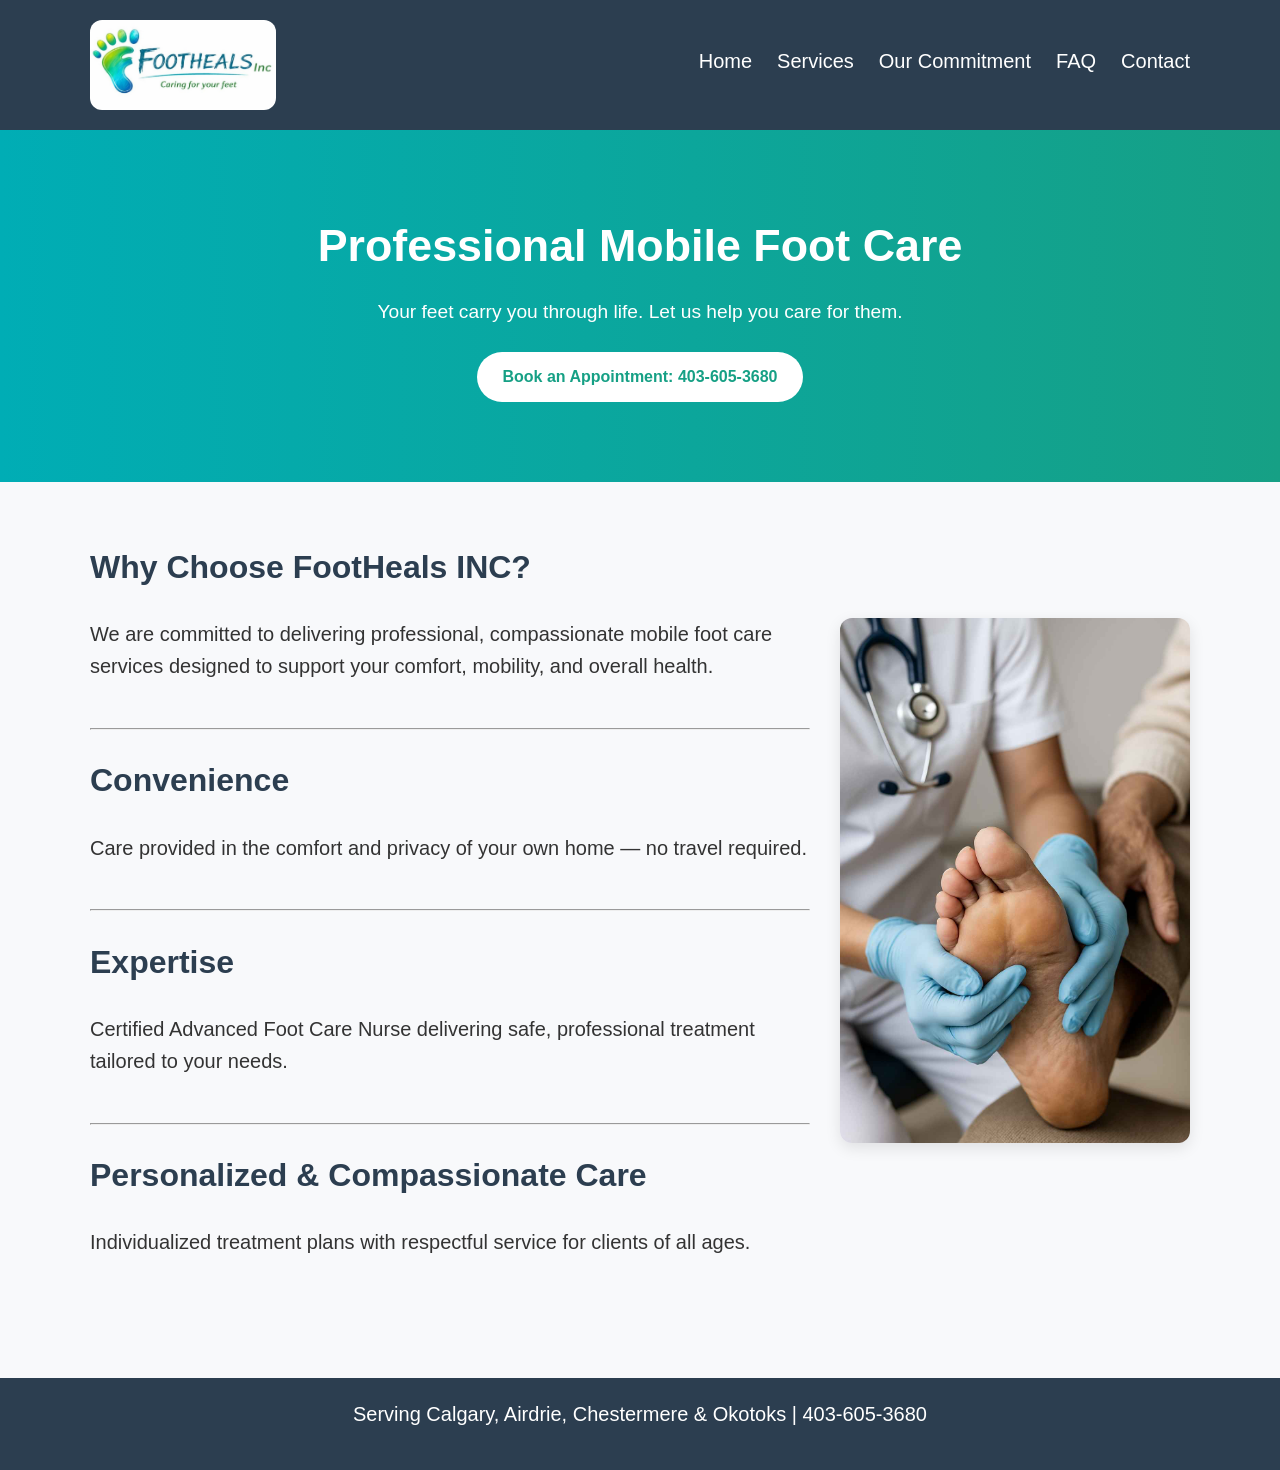
==== index.html @ c3b530b9 "Add files via upload" ====
<!doctype html>
<html>
  <head>
    <title>FootHeals INC | Professional Mobile Foot Care</title>
    <link rel="stylesheet" href="style.css" />
    <style>
      .section img.float-right {
        float: right;
        margin: 0 0 20px 30px; /* space around image */
        max-width: 350px;
        border-radius: 12px;
        box-shadow: 0 5px 15px rgba(0, 0, 0, 0.1);
      }

      /* Ensure proper clearing of floats after section */
      .section::after {
        content: "";
        display: block;
        clear: both;
      }

      /* Optional: make text slightly bigger for readability */
      .section p {
        font-size: 20px;
        line-height: 1.6;
        margin-bottom: 20px;
      }

      @media (max-width: 768px) {
        .section img.float-right {
          float: none;
          display: block;
          margin: 0 auto 20px auto;
          max-width: 100%;
        }
      }
    </style>
  </head>
  <body>
    <header>
      <div class="container">
        <nav>
          <img
            src="PPHOTO-2026-04-05-10-52-01.JPG"
            alt="FootHeals INC Logo"
            class="logo"
          />

          <ul>
            <li><a href="index.html">Home</a></li>
            <li><a href="services.html">Services</a></li>
            <li><a href="about.html">Our Commitment</a></li>
            <li><a href="faq.html">FAQ</a></li>
            <li><a href="contact.html">Contact</a></li>
          </ul>
        </nav>
      </div>
    </header>

    <section class="hero">
      <div class="container">
        <h1>Professional Mobile Foot Care</h1>
        <p>Your feet carry you through life. Let us help you care for them.</p>
        <a href="contact.html" class="btn">
          Book an Appointment: 403-605-3680
        </a>
      </div>
    </section>

    <section class="section">
      <div class="container">
        <h2>Why Choose FootHeals INC?</h2>

        <!-- Floating image -->
        <img
          src="foot-care.jpg"
          alt="Professional foot care being provided by a healthcare worker"
          class="float-right"
        />

        <p>
          We are committed to delivering professional, compassionate mobile foot
          care services designed to support your comfort, mobility, and overall
          health.
        </p>

        <br />
        <hr />
        <br />

        <h2>Convenience</h2>
        <p>
          Care provided in the comfort and privacy of your own home — no travel
          required.
        </p>

        <br />
        <hr />
        <br />

        <h2>Expertise</h2>
        <p>
          Certified Advanced Foot Care Nurse delivering safe, professional
          treatment tailored to your needs.
        </p>

        <br />
        <hr />
        <br />

        <h2>Personalized & Compassionate Care</h2>
        <p>
          Individualized treatment plans with respectful service for clients of
          all ages.
        </p>
      </div>
    </section>

    <footer>
      <p>Serving Calgary, Airdrie, Chestermere & Okotoks | 403-605-3680</p>
    </footer>
  </body>
</html>
---- style.css ----
* {
  margin: 0;
  padding: 0;
  box-sizing: border-box;
  font-family: "Segoe UI", Tahoma, Geneva, Verdana, sans-serif;
}

body {
  background-color: #f8f9fb;
  color: #333;
  line-height: 1.6;
}

/* Container */
.container {
  width: 90%;
  max-width: 1100px;
  margin: auto;
}

/* Header & Navigation */
header {
  background: #2c3e50;
  color: white;
  padding: 20px 0;
}

nav {
  display: flex;
  justify-content: space-between;
  align-items: center;
}

nav h2 {
  font-size: 1.8rem;
}

nav ul {
  list-style: none;
  display: flex;
}

nav ul li {
  margin-left: 20px;
}

nav ul li a {
  color: white;
  text-decoration: none;
  font-weight: 500;
  transition: 0.3s;
}

nav ul li a:hover {
  color: #00adb5;
}

/* Hero Section */
.hero {
  background: linear-gradient(to right, #00adb5, #16a085);
  color: white;
  padding: 80px 0;
  text-align: center;
}

.hero h1 {
  font-size: 2.8rem;
  margin-bottom: 15px;
}

.hero p {
  font-size: 1.2rem;
  max-width: 700px;
  margin: auto;
}

.btn {
  display: inline-block;
  margin-top: 25px;
  padding: 12px 25px;
  background: white;
  color: #16a085;
  text-decoration: none;
  border-radius: 30px;
  font-weight: bold;
  transition: 0.3s;
}

.btn:hover {
  background: #2c3e50;
  color: white;
}

/* Section Styling */
.section {
  padding: 60px 0;
}

.section h2 {
  margin-bottom: 25px;
  font-size: 2rem;
  color: #2c3e50;
}

/* Cards / Grid Layout */
.card-grid {
  display: grid;
  grid-template-columns: repeat(auto-fit, minmax(250px, 1fr));
  gap: 20px;
  margin-top: 30px;
  text-align: left;
}

.card {
  background: white;
  padding: 25px;
  border-radius: 10px;
  box-shadow: 0 5px 15px rgba(0, 0, 0, 0.08);
  transition: 0.3s;
}

.card h3 {
  margin-bottom: 10px;
  color: #16a085;
}

.card:hover {
  transform: translateY(-5px);
}

/* Lists inside cards */
.card ul {
  margin-left: 20px;
  list-style: disc;
}

.card ul li {
  margin-bottom: 8px;
}

/* Footer */
footer {
  background: #2c3e50;
  color: white;
  text-align: center;
  padding: 20px 0;
  margin-top: 40px;
}

/* Responsive */
@media (max-width: 768px) {
  nav {
    flex-direction: column;
  }

  nav ul {
    flex-direction: column;
    margin-top: 10px;
  }

  nav ul li {
    margin: 10px 0;
  }

  .hero h1 {
    font-size: 2rem;
  }
}

p,
li {
  font-size: 20px; /* makes paragraphs bigger */
  line-height: 1.6; /* improves readability */
  margin-bottom: 20px;
}

/* Contact Layout */
.contact-section {
  padding: 80px 0;
}

.contact-grid {
  display: grid;
  grid-template-columns: 1fr 1fr;
  gap: 60px;
  align-items: start;
}

.contact-info p {
  margin-bottom: 15px;
}

/* Form Styling */
.contact-form form {
  display: flex;
  flex-direction: column;
}

.contact-form input,
.contact-form textarea {
  padding: 14px;
  margin-bottom: 15px;
  border-radius: 8px;
  border: 1px solid #ccc;
  font-size: 16px;
}

.contact-form input:focus,
.contact-form textarea:focus {
  outline: none;
  border-color: #16a085;
  box-shadow: 0 0 0 2px rgba(22, 160, 133, 0.2);
}

.btn-submit {
  padding: 14px;
  background: #16a085;
  color: white;
  border: none;
  border-radius: 30px;
  font-size: 16px;
  font-weight: bold;
  cursor: pointer;
  transition: 0.3s;
}

.btn-submit:hover {
  background: #2c3e50;
}

/* Responsive */
@media (max-width: 900px) {
  .contact-grid {
    grid-template-columns: 1fr;
  }
}

.content-row {
  display: flex !important;
  align-items: flex-start;
  gap: 40px;
}

.text {
  flex: 1;
}

.image-group {
  width: 300px;
}

.image-group img {
  width: 100%;
  height: 200px;
  object-fit: cover;
  margin-bottom: 135px;
}
.logo {
  height: 60px; /* controls size */
  width: auto; /* keeps it horizontal */
  border-radius: 12px; /* rounds edges */
  object-fit: cover; /* ensures clean scaling */
}

.logo {
  height: 90px; /* bigger and more visible */
  width: auto;
  border-radius: 12px;
  object-fit: contain;
}

nav ul {
  list-style: none;
  display: flex;
  align-items: center; /* centers items vertically */
}
nav ul li {
  margin-left: 25px;
  display: flex;
  align-items: center;
}

.logo {
  display: block;
}

nav {
  display: flex;
  justify-content: space-between;
  align-items: center;
  transform: translateY(6px);
}
.logo {
  height: 90px;
  width: auto;
  border-radius: 12px;
  object-fit: contain;
  display: block;
  transform: translateY(-6px);
}
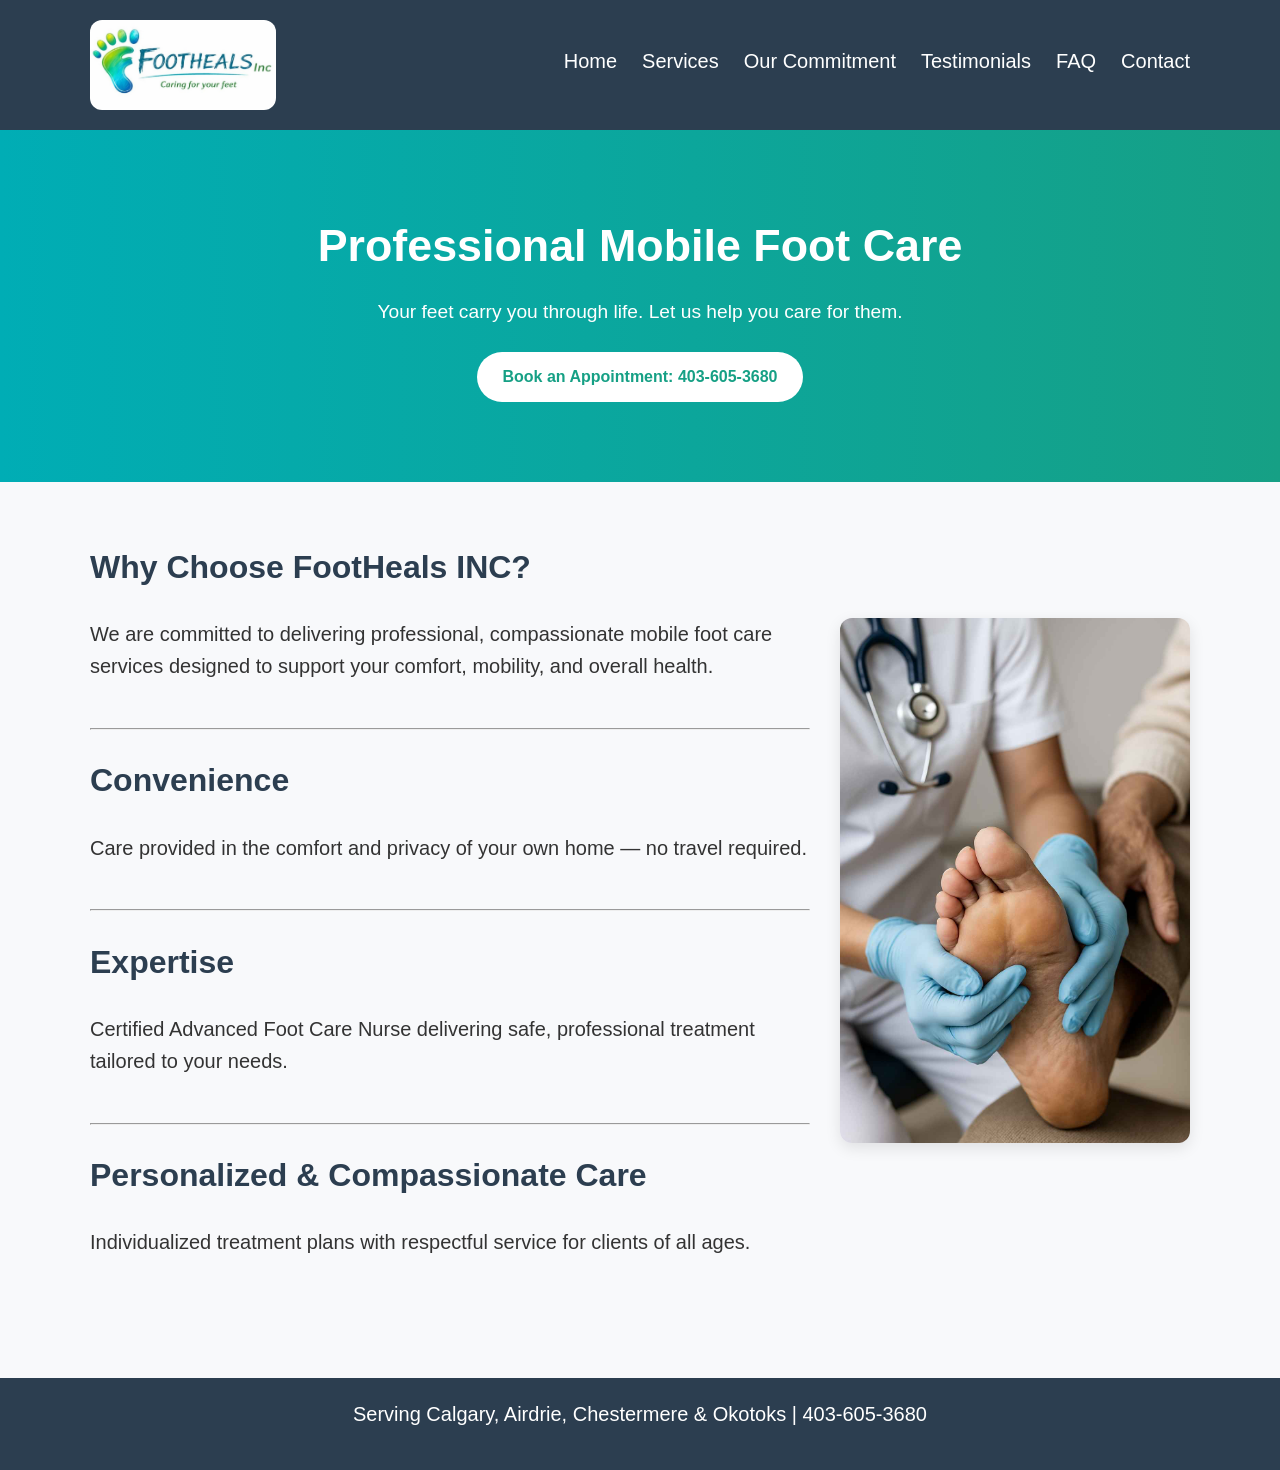
==== commit a6c6fe19: "testimonials added" ====
--- a/index.html
+++ b/index.html
@@ -50,6 +50,7 @@
             <li><a href="index.html">Home</a></li>
             <li><a href="services.html">Services</a></li>
             <li><a href="about.html">Our Commitment</a></li>
+            <li><a href="testimonials.html">Testimonials</a></li>
             <li><a href="faq.html">FAQ</a></li>
             <li><a href="contact.html">Contact</a></li>
           </ul>
